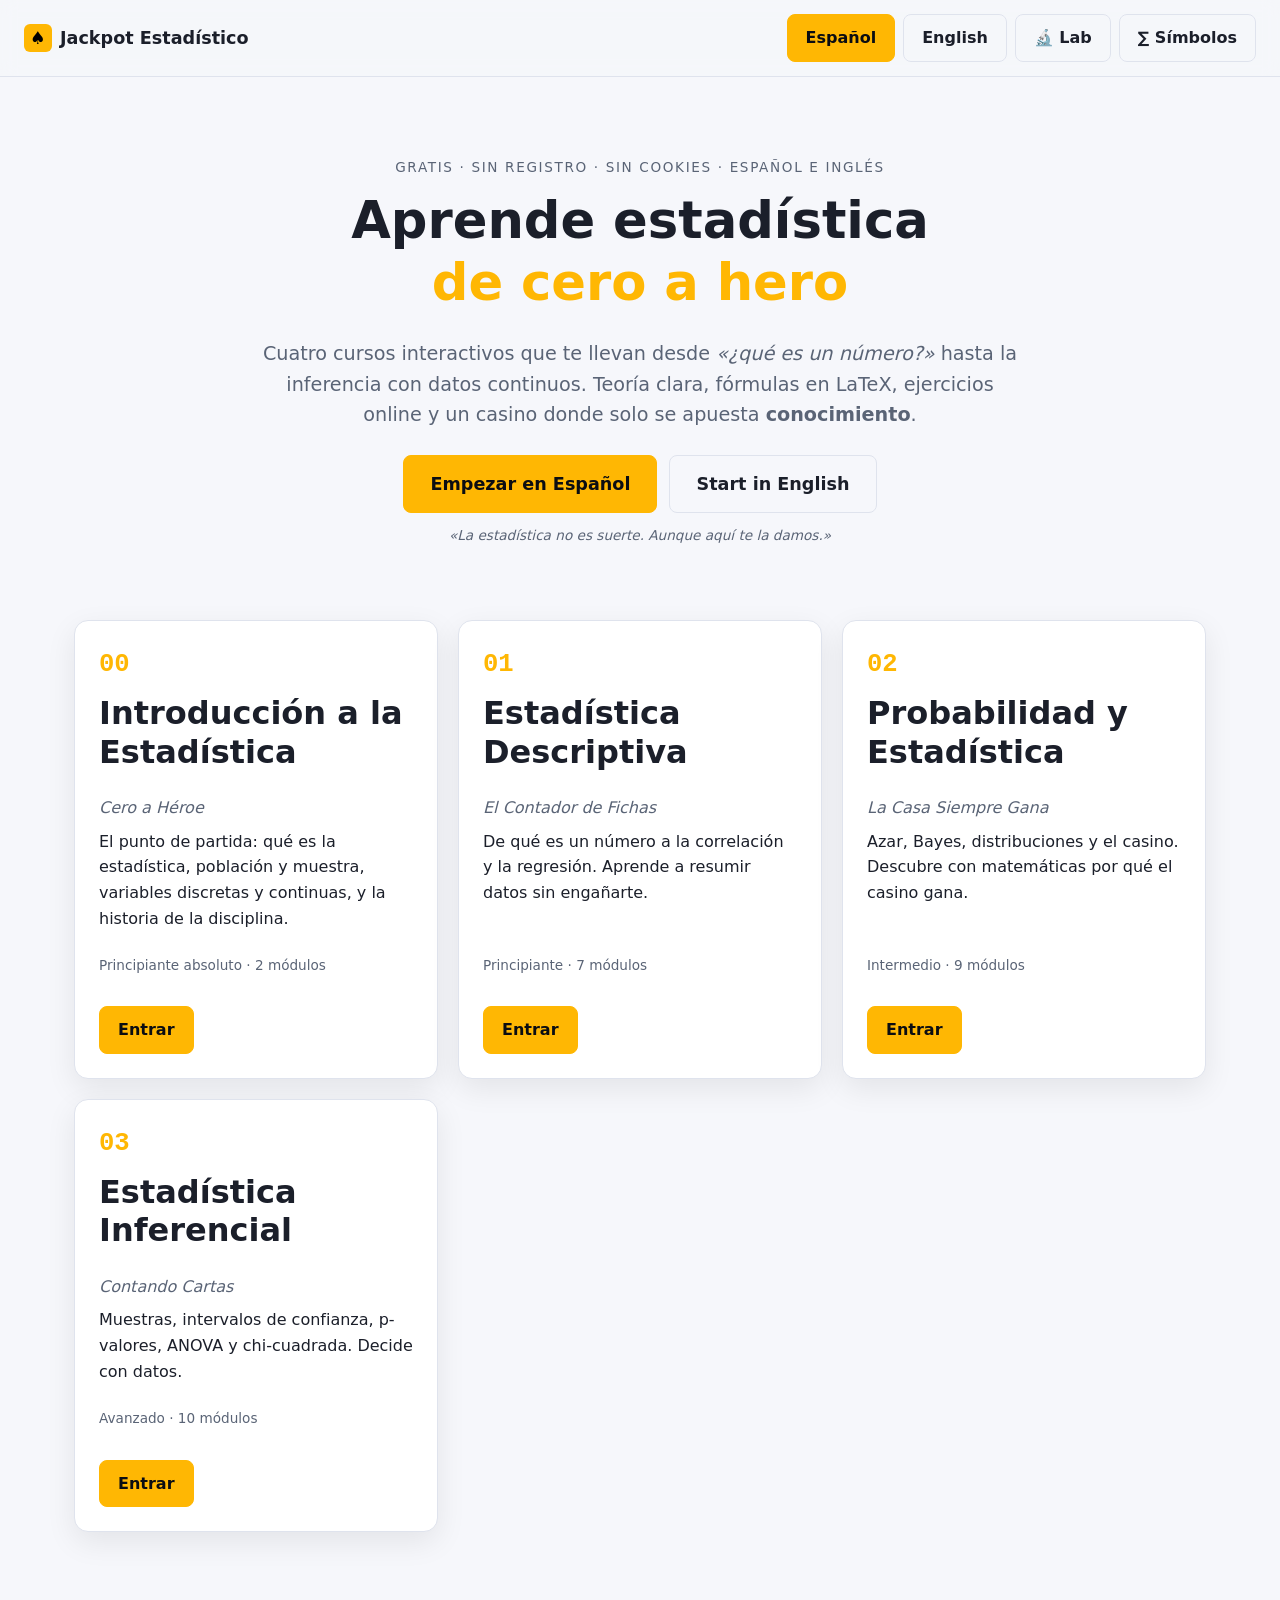
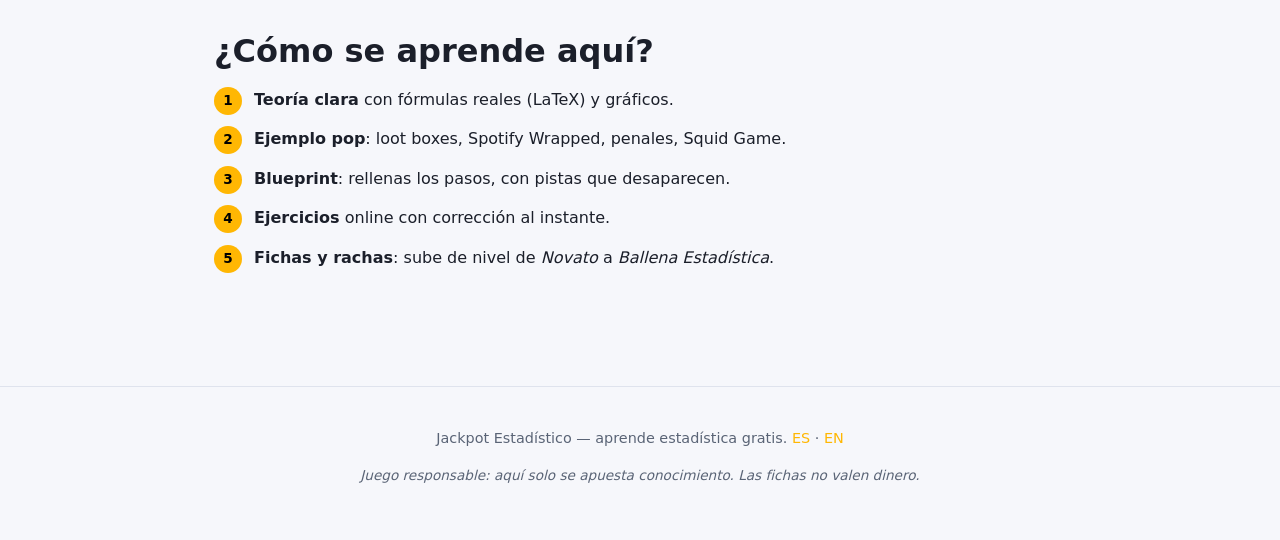
==== index.html @ 2348575d "feat: curso 0 Introduccion (intro total + historia), sonidos casino, mute toggle - Nuevo curso 'Intr" ====
<!doctype html>
<html lang="es">
<head>
<meta charset="utf-8">
<meta name="viewport" content="width=device-width, initial-scale=1">
<title>Jackpot Estadístico — Aprende estadística de cero a hero, gratis</title>
<meta name="description" content="Aprende estadística y probabilidad de cero a inferencial, gratis y en español e inglés. Cursos interactivos, ejercicios online y gamificación. La única web donde se apuesta conocimiento, no dinero.">
<link rel="alternate" hreflang="es" href="./es/">
<link rel="alternate" hreflang="en" href="./en/">
<link rel="alternate" hreflang="x-default" href="./es/">
<meta property="og:title" content="Jackpot Estadístico">
<meta property="og:description" content="Aprende estadística y probabilidad de cero a inferencial. Gratis, bilingüe, interactivo.">
<meta property="og:type" content="website">
<link rel="stylesheet" href="assets/css/main.css">
<script type="application/ld+json">
{"@context":"https://schema.org","@type":"WebSite","name":"Jackpot Estadístico","inLanguage":["es","en"],
"description":"Cursos interactivos de estadística descriptiva, probabilidad e inferencia, de cero a hero."}
</script>
</head>
<body class="landing">
<header class="site-nav">
  <a class="brand" href="./"><span class="brand-chip">♠</span> Jackpot Estadístico</a>
  <nav class="lang-switch">
    <a href="./es/" class="btn btn-primary">Español</a>
    <a href="./en/" class="btn btn-ghost">English</a>
    <a href="./es/lab/" class="btn btn-ghost">🔬 Lab</a>
    <a href="./es/glosario/" class="btn btn-ghost">∑ Símbolos</a>
  </nav>
</header>

<main>
  <section class="hero">
    <p class="kicker">Gratis · Sin registro · Sin cookies · Español e Inglés</p>
    <h1>Aprende estadística<br><span class="accent">de cero a hero</span></h1>
    <p class="lead">Cuatro cursos interactivos que te llevan desde <em>«¿qué es un número?»</em> hasta la
      inferencia con datos continuos. Teoría clara, fórmulas en LaTeX, ejercicios online y un casino
      donde solo se apuesta <strong>conocimiento</strong>.</p>
    <div class="hero-cta">
      <a class="btn btn-primary btn-lg" href="./es/">Empezar en Español</a>
      <a class="btn btn-ghost btn-lg" href="./en/">Start in English</a>
    </div>
    <p class="fineprint">«La estadística no es suerte. Aunque aquí te la damos.»</p>
  </section>

  <section class="cards" aria-label="Cursos">
    <article class="card">
      <span class="card-num">00</span>
      <h2>Introducción a la Estadística</h2>
      <p class="tag">Cero a Héroe</p>
      <p>El punto de partida: qué es la estadística, población y muestra, variables discretas y continuas, y la historia de la disciplina.</p>
      <p class="meta">Principiante absoluto · 2 módulos</p>
      <a class="btn btn-primary" href="./es/introduccion-estadistica/">Entrar</a>
    </article>
    <article class="card">
      <span class="card-num">01</span>
      <h2>Estadística Descriptiva</h2>
      <p class="tag">El Contador de Fichas</p>
      <p>De qué es un número a la correlación y la regresión. Aprende a resumir datos sin engañarte.</p>
      <p class="meta">Principiante · 7 módulos</p>
      <a class="btn btn-primary" href="./es/estadistica-descriptiva/">Entrar</a>
    </article>
    <article class="card">
      <span class="card-num">02</span>
      <h2>Probabilidad y Estadística</h2>
      <p class="tag">La Casa Siempre Gana</p>
      <p>Azar, Bayes, distribuciones y el casino. Descubre con matemáticas por qué el casino gana.</p>
      <p class="meta">Intermedio · 9 módulos</p>
      <a class="btn btn-primary" href="./es/probabilidad-y-estadistica/">Entrar</a>
    </article>
    <article class="card">
      <span class="card-num">03</span>
      <h2>Estadística Inferencial</h2>
      <p class="tag">Contando Cartas</p>
      <p>Muestras, intervalos de confianza, p-valores, ANOVA y chi-cuadrada. Decide con datos.</p>
      <p class="meta">Avanzado · 10 módulos</p>
      <a class="btn btn-primary" href="./es/estadistica-inferencial/">Entrar</a>
    </article>
  </section>

  <section class="how">
    <h2>¿Cómo se aprende aquí?</h2>
    <ol class="steps">
      <li><strong>Teoría clara</strong> con fórmulas reales (LaTeX) y gráficos.</li>
      <li><strong>Ejemplo pop</strong>: loot boxes, Spotify Wrapped, penales, Squid Game.</li>
      <li><strong>Blueprint</strong>: rellenas los pasos, con pistas que desaparecen.</li>
      <li><strong>Ejercicios</strong> online con corrección al instante.</li>
      <li><strong>Fichas y rachas</strong>: sube de nivel de <em>Novato</em> a <em>Ballena Estadística</em>.</li>
    </ol>
  </section>
</main>

<footer class="site-foot">
  <p>Jackpot Estadístico — aprende estadística gratis. <a href="./es/">ES</a> · <a href="./en/">EN</a></p>
  <p class="fineprint">Juego responsable: aquí solo se apuesta conocimiento. Las fichas no valen dinero.</p>
</footer>
</body>
</html>
---- assets/css/main.css ----
/* === Tokens === */
:root{
  --bg:#0b0d12; --bg-soft:#14171f; --panel:#1a1e29; --panel-2:#212737;
  --line:#2a3042; --text:#e6e9ef; --muted:#9aa3b2; --accent:#ffb703;
  --accent-2:#fb8500; --ok:#34d399; --warn:#fbbf24; --bad:#f87171;
  --casino-red:#ef4444; --casino-black:#111827;
  --radius:14px; --radius-sm:8px; --shadow:0 10px 30px rgba(0,0,0,.35);
  --font:"Inter","Segoe UI",system-ui,-apple-system,sans-serif;
  --mono:"JetBrains Mono","Consolas",monospace;
  --max:1180px; --gutter:24px;
}
:root[data-theme="light"]{
  --bg:#f6f7fb; --bg-soft:#ffffff; --panel:#ffffff; --panel-2:#f0f2f8;
  --line:#dfe3ed; --text:#1b1f2a; --muted:#5a6476; --shadow:0 10px 30px rgba(0,0,0,.08);
}
@media (prefers-color-scheme: light){ :root:not([data-theme="dark"]){ --bg:#f6f7fb;--bg-soft:#fff;--panel:#fff;--panel-2:#f0f2f8;--line:#dfe3ed;--text:#1b1f2a;--muted:#5a6476;--shadow:0 10px 30px rgba(0,0,0,.08);} }

*{box-sizing:border-box}
html,body{margin:0;padding:0}
body{font-family:var(--font);color:var(--text);background:var(--bg);line-height:1.6;min-height:100vh}
a{color:var(--accent);text-decoration:none}
a:hover{text-decoration:underline}
img{max-width:100%;height:auto}
.container{width:100%;max-width:var(--max);margin:0 auto;padding:0 var(--gutter)}
h1,h2,h3{line-height:1.2;margin:0 0 .5em}
h1{font-size:clamp(2rem,4vw,3.2rem)}
h2{font-size:clamp(1.4rem,2.6vw,2rem)}
h3{font-size:1.2rem}
p{margin:0 0 1em}
ul,ol{padding-left:1.4em;margin:0 0 1em}
code{font-family:var(--mono);background:var(--panel-2);padding:2px 6px;border-radius:4px;font-size:.9em}

/* === Nav === */
.site-nav{display:flex;align-items:center;justify-content:space-between;padding:14px var(--gutter);position:sticky;top:0;z-index:50;background:color-mix(in srgb,var(--bg) 80%,transparent);backdrop-filter:blur(8px);border-bottom:1px solid var(--line)}
.brand{color:var(--text);font-weight:800;font-size:1.1rem;display:flex;align-items:center;gap:8px}
.brand:hover{text-decoration:none}
.brand-chip{display:inline-grid;place-items:center;width:28px;height:28px;border-radius:6px;background:var(--accent);color:#000;font-weight:900}
.nav-links{display:flex;gap:14px;align-items:center}
.lang-switch{display:flex;gap:8px}

/* === Buttons === */
.btn{display:inline-block;padding:10px 18px;border-radius:var(--radius-sm);font-weight:700;border:1px solid var(--line);cursor:pointer;transition:.15s transform,.15s background}
.btn:hover{text-decoration:none;transform:translateY(-1px)}
.btn-primary{background:var(--accent);color:#0b0d12;border-color:var(--accent)}
.btn-primary:hover{background:var(--accent-2)}
.btn-ghost{background:transparent;color:var(--text)}
.btn-lg{padding:14px 26px;font-size:1.1rem}
.btn-sm{padding:6px 12px;font-size:.9rem}

/* === Hero / landing === */
.landing .hero{text-align:center;padding:80px var(--gutter) 60px;max-width:900px;margin:0 auto}
.kicker{color:var(--muted);font-size:.85rem;letter-spacing:.12em;text-transform:uppercase;margin-bottom:12px}
.accent{color:var(--accent)}
.lead{font-size:1.2rem;color:var(--muted);max-width:760px;margin:0 auto 24px}
.hero-cta{display:flex;gap:12px;justify-content:center;flex-wrap:wrap;margin-bottom:12px}
.fineprint{color:var(--muted);font-size:.85rem;font-style:italic;margin-top:12px}
.cards{display:grid;grid-template-columns:repeat(auto-fit,minmax(280px,1fr));gap:20px;max-width:var(--max);margin:0 auto;padding:0 var(--gutter) 60px}
.card{background:var(--panel);border:1px solid var(--line);border-radius:var(--radius);padding:24px;box-shadow:var(--shadow);display:flex;flex-direction:column;gap:8px}
.card-num{font-family:var(--mono);color:var(--accent);font-weight:900;font-size:1.6rem}
.card .tag{color:var(--muted);font-style:italic;margin:0}
.card .meta{color:var(--muted);font-size:.85rem;margin-top:auto}
.card .btn{align-self:flex-start;margin-top:8px}
.how{max-width:900px;margin:0 auto;padding:40px var(--gutter) 60px}
.steps{counter-reset:s;list-style:none;padding:0}
.steps li{counter-increment:s;padding-left:40px;position:relative;margin-bottom:14px}
.steps li::before{content:counter(s);position:absolute;left:0;top:0;width:28px;height:28px;border-radius:50%;background:var(--accent);color:#000;font-weight:900;display:grid;place-items:center;font-size:.85rem}

/* === Progress chip === */
.progress-chip{display:flex;gap:10px;align-items:center;font-size:.9rem;color:var(--muted)}
.progress-bar{width:100%;height:8px;background:var(--panel-2);border-radius:999px;overflow:hidden;margin:8px 0}
.progress-fill{height:100%;background:linear-gradient(90deg,var(--accent),var(--accent-2));border-radius:999px;transition:width .4s ease}
.level-up{animation:levelup .6s ease-out}
@keyframes levelup{0%{transform:scale(.8);opacity:0}60%{transform:scale(1.05)}100%{transform:scale(1);opacity:1}}
.chip{background:var(--panel);border:1px solid var(--line);padding:4px 10px;border-radius:999px;display:flex;align-items:center;gap:6px}
.chip b{color:var(--accent)}

/* === Footer === */
.site-foot{text-align:center;padding:40px var(--gutter);color:var(--muted);font-size:.9rem;border-top:1px solid var(--line);margin-top:40px}

/* === Utilities === */
.hidden{display:none !important}
.sr-only{position:absolute;width:1px;height:1px;padding:0;margin:-1px;overflow:hidden;clip:rect(0,0,0,0);border:0}
@media (prefers-reduced-motion: reduce){*{animation:none !important;transition:none !important}}
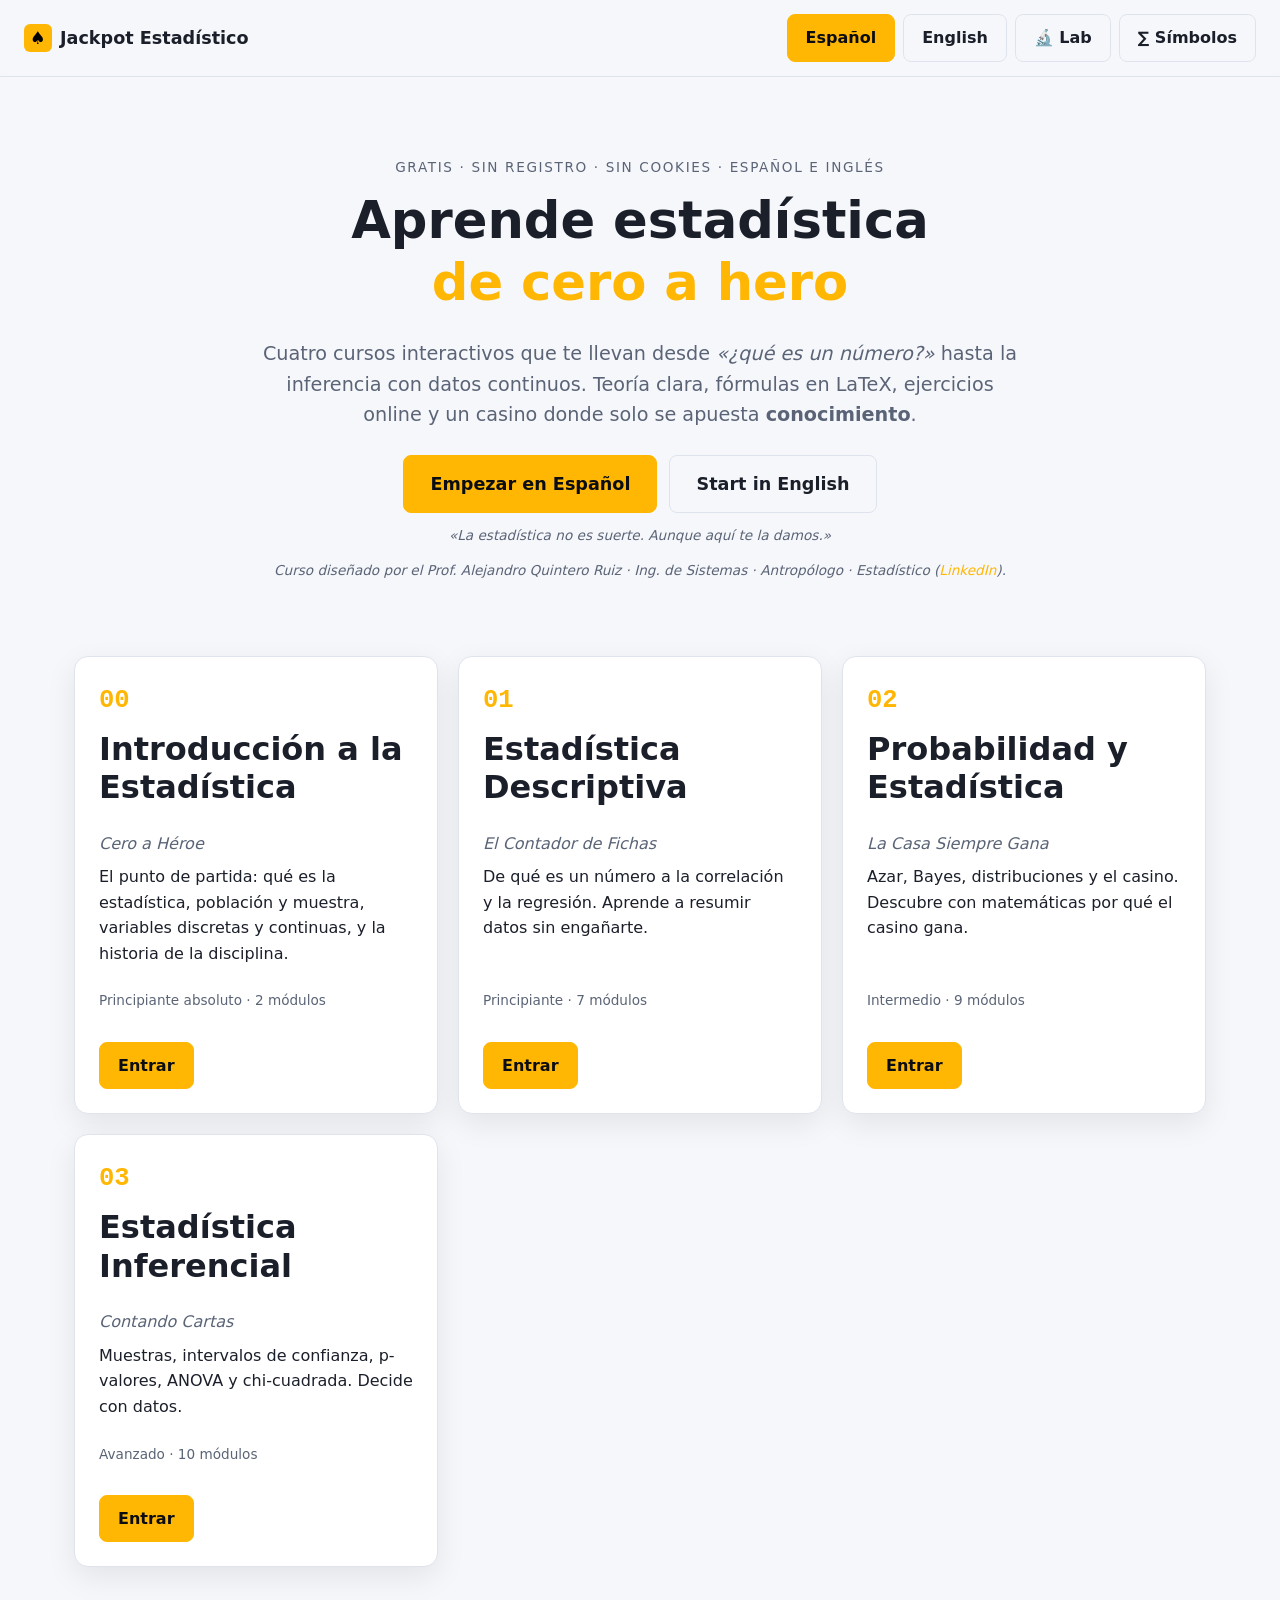
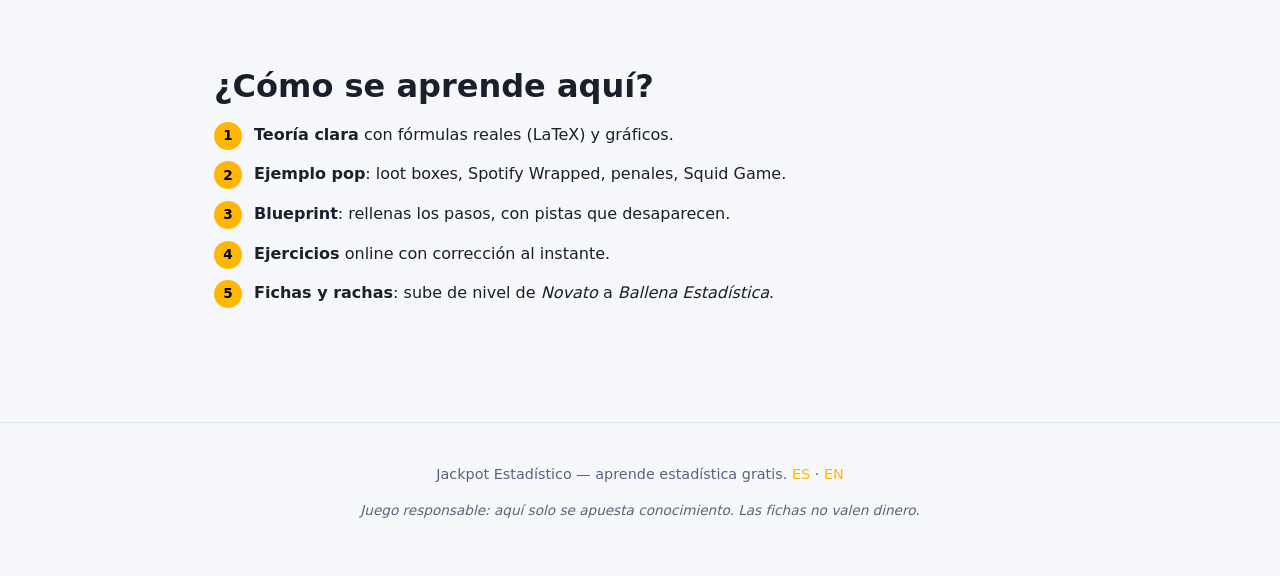
==== commit 6d8b2c55: "feat: atribucion discreta al Prof. Alejandro Quintero Ruiz (autor del curso)" ====
--- a/index.html
+++ b/index.html
@@ -40,6 +40,8 @@
       <a class="btn btn-ghost btn-lg" href="./en/">Start in English</a>
     </div>
     <p class="fineprint">«La estadística no es suerte. Aunque aquí te la damos.»</p>
+  <p class="fineprint">Curso diseñado por el Prof. Alejandro Quintero Ruiz · Ing. de Sistemas · Antropólogo · Estadístico
+    (<a href="https://www.linkedin.com/in/alejandroquinteroruiz/" target="_blank" rel="noopener">LinkedIn</a>).</p>
   </section>
 
   <section class="cards" aria-label="Cursos">
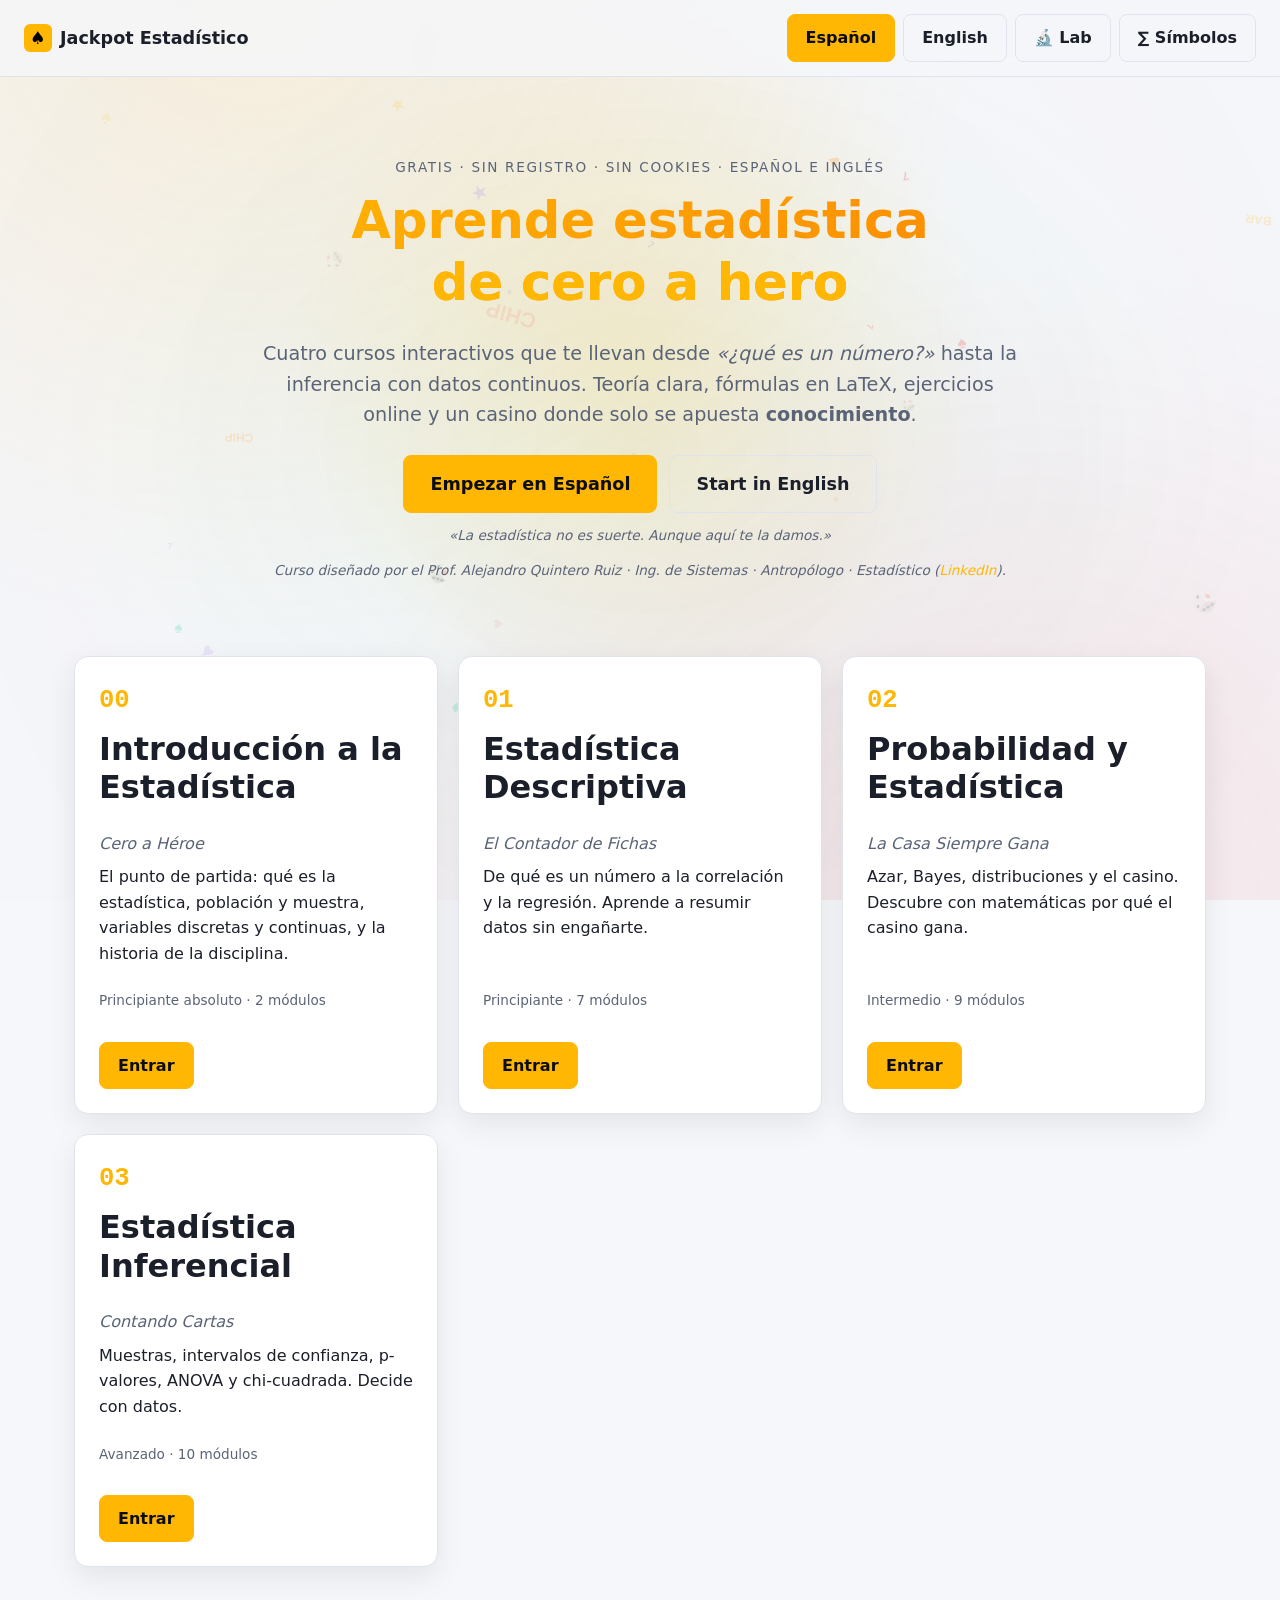
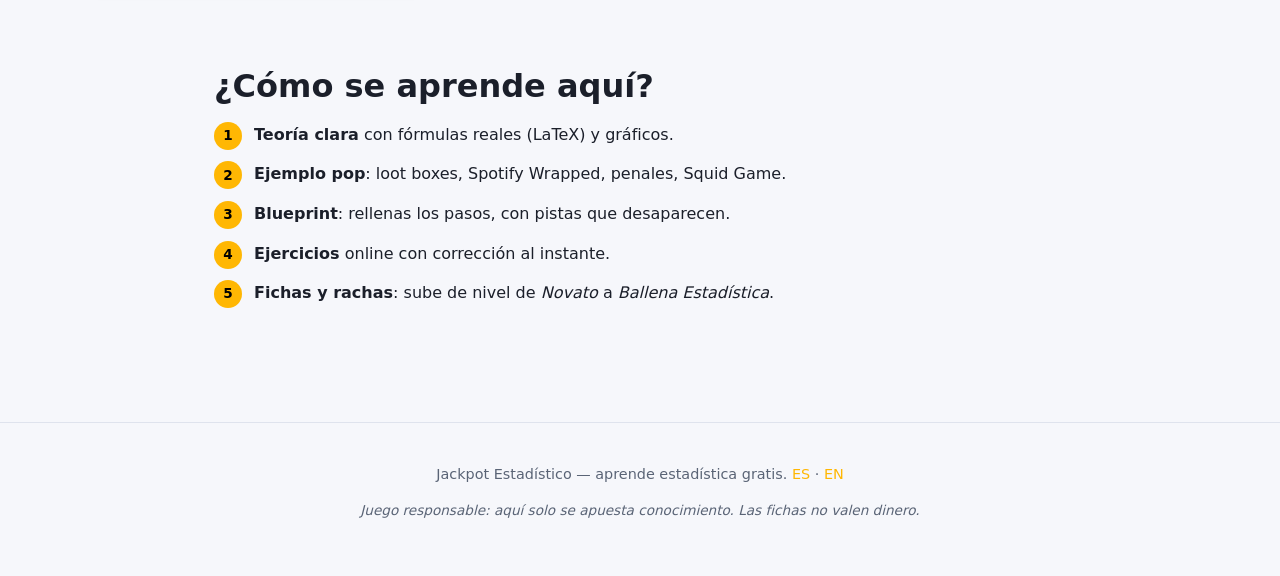
==== commit 13d0ec7d: "feat: efectos casino (fondo animado, glow neon, hero shimmer, particulas)" ====
--- a/index.html
+++ b/index.html
@@ -95,5 +95,6 @@
   <p>Jackpot Estadístico — aprende estadística gratis. <a href="./es/">ES</a> · <a href="./en/">EN</a></p>
   <p class="fineprint">Juego responsable: aquí solo se apuesta conocimiento. Las fichas no valen dinero.</p>
 </footer>
+<script src="assets/js/casino-bg.js"></script>
 </body>
 </html>
--- a/assets/css/main.css
+++ b/assets/css/main.css
@@ -17,7 +17,14 @@
 
 *{box-sizing:border-box}
 html,body{margin:0;padding:0}
-body{font-family:var(--font);color:var(--text);background:var(--bg);line-height:1.6;min-height:100vh}
+body{font-family:var(--font);color:var(--text);background:var(--bg);line-height:1.6;min-height:100vh;position:relative}
+body::before{content:"";position:fixed;inset:0;z-index:-2;background:radial-gradient(ellipse at 20% 0%,rgba(255,183,3,.12),transparent 50%),radial-gradient(ellipse at 80% 100%,rgba(239,68,68,.10),transparent 50%),radial-gradient(ellipse at 50% 50%,rgba(52,211,153,.06),transparent 70%);pointer-events:none}
+.neon{color:var(--accent);text-shadow:0 0 8px rgba(255,183,3,.6),0 0 16px rgba(255,183,3,.3)}
+.glow{box-shadow:0 0 20px rgba(255,183,3,.25),0 10px 30px rgba(0,0,0,.35)}
+.card{background:linear-gradient(145deg,var(--panel),var(--panel-2));border:1px solid var(--line);border-radius:var(--radius);padding:24px;box-shadow:var(--shadow);display:flex;flex-direction:column;gap:8px;transition:transform .2s,box-shadow .2s, border-color .2s}
+.card:hover{transform:translateY(-4px);box-shadow:0 0 24px rgba(255,183,3,.2),0 14px 36px rgba(0,0,0,.4);border-color:var(--accent)}
+.block{background:linear-gradient(145deg,var(--panel),var(--panel-2));border:1px solid var(--line);border-radius:var(--radius);padding:22px;margin-bottom:18px;box-shadow:var(--shadow);transition:border-color .2s}
+.block:hover{border-color:rgba(255,183,3,.4)}
 a{color:var(--accent);text-decoration:none}
 a:hover{text-decoration:underline}
 img{max-width:100%;height:auto}
@@ -48,7 +55,11 @@
 .btn-sm{padding:6px 12px;font-size:.9rem}
 
 /* === Hero / landing === */
-.landing .hero{text-align:center;padding:80px var(--gutter) 60px;max-width:900px;margin:0 auto}
+.landing .hero{text-align:center;padding:80px var(--gutter) 60px;max-width:900px;margin:0 auto;position:relative}
+.landing .hero::before{content:"";position:absolute;inset:-40px;background:radial-gradient(circle at 50% 50%,rgba(255,183,3,.15),transparent 60%);z-index:-1;animation:pulse 4s ease-in-out infinite}
+@keyframes pulse{0%,100%{opacity:.6;transform:scale(1)}50%{opacity:1;transform:scale(1.05)}}
+.landing .hero h1{background:linear-gradient(135deg,#ffb703,#fb8500,#ffb703);background-size:200% 200%;-webkit-background-clip:text;background-clip:text;color:transparent;animation:shimmer 3s linear infinite}
+@keyframes shimmer{0%{background-position:0% 50%}100%{background-position:200% 50%}}
 .kicker{color:var(--muted);font-size:.85rem;letter-spacing:.12em;text-transform:uppercase;margin-bottom:12px}
 .accent{color:var(--accent)}
 .lead{font-size:1.2rem;color:var(--muted);max-width:760px;margin:0 auto 24px}
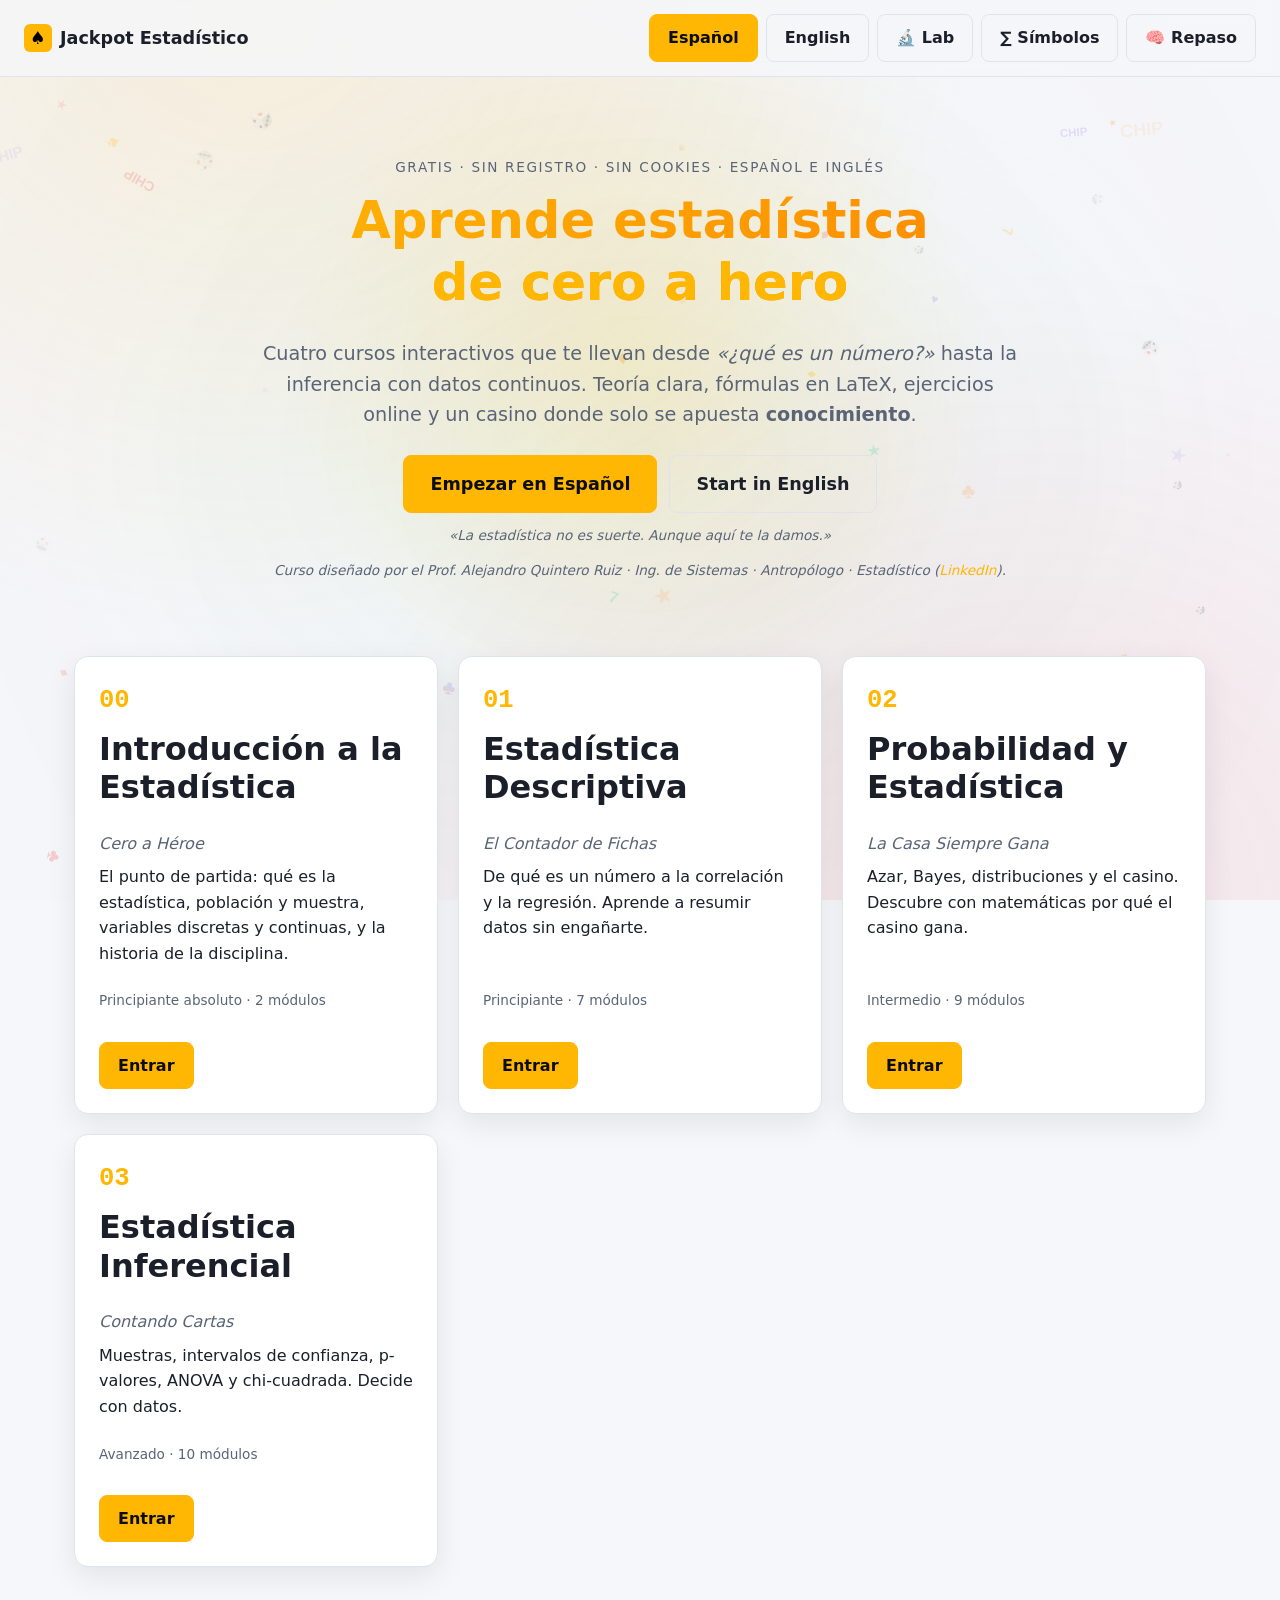
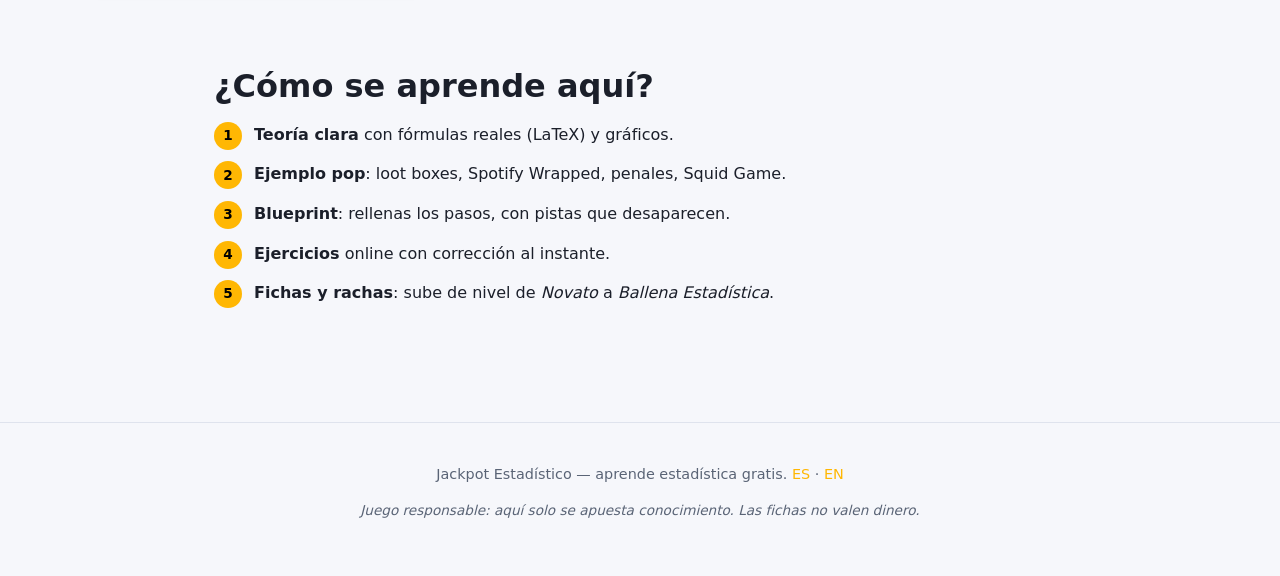
==== commit ecd9dc9e: "fix: hover de simbolos solo en contexto matematico, no en palabras (d en datos ya no dispara tooltip" ====
--- a/index.html
+++ b/index.html
@@ -25,6 +25,7 @@
     <a href="./en/" class="btn btn-ghost">English</a>
     <a href="./es/lab/" class="btn btn-ghost">🔬 Lab</a>
     <a href="./es/glosario/" class="btn btn-ghost">∑ Símbolos</a>
+    <a href="./es/repaso/" class="btn btn-ghost">🧠 Repaso</a>
   </nav>
 </header>
 
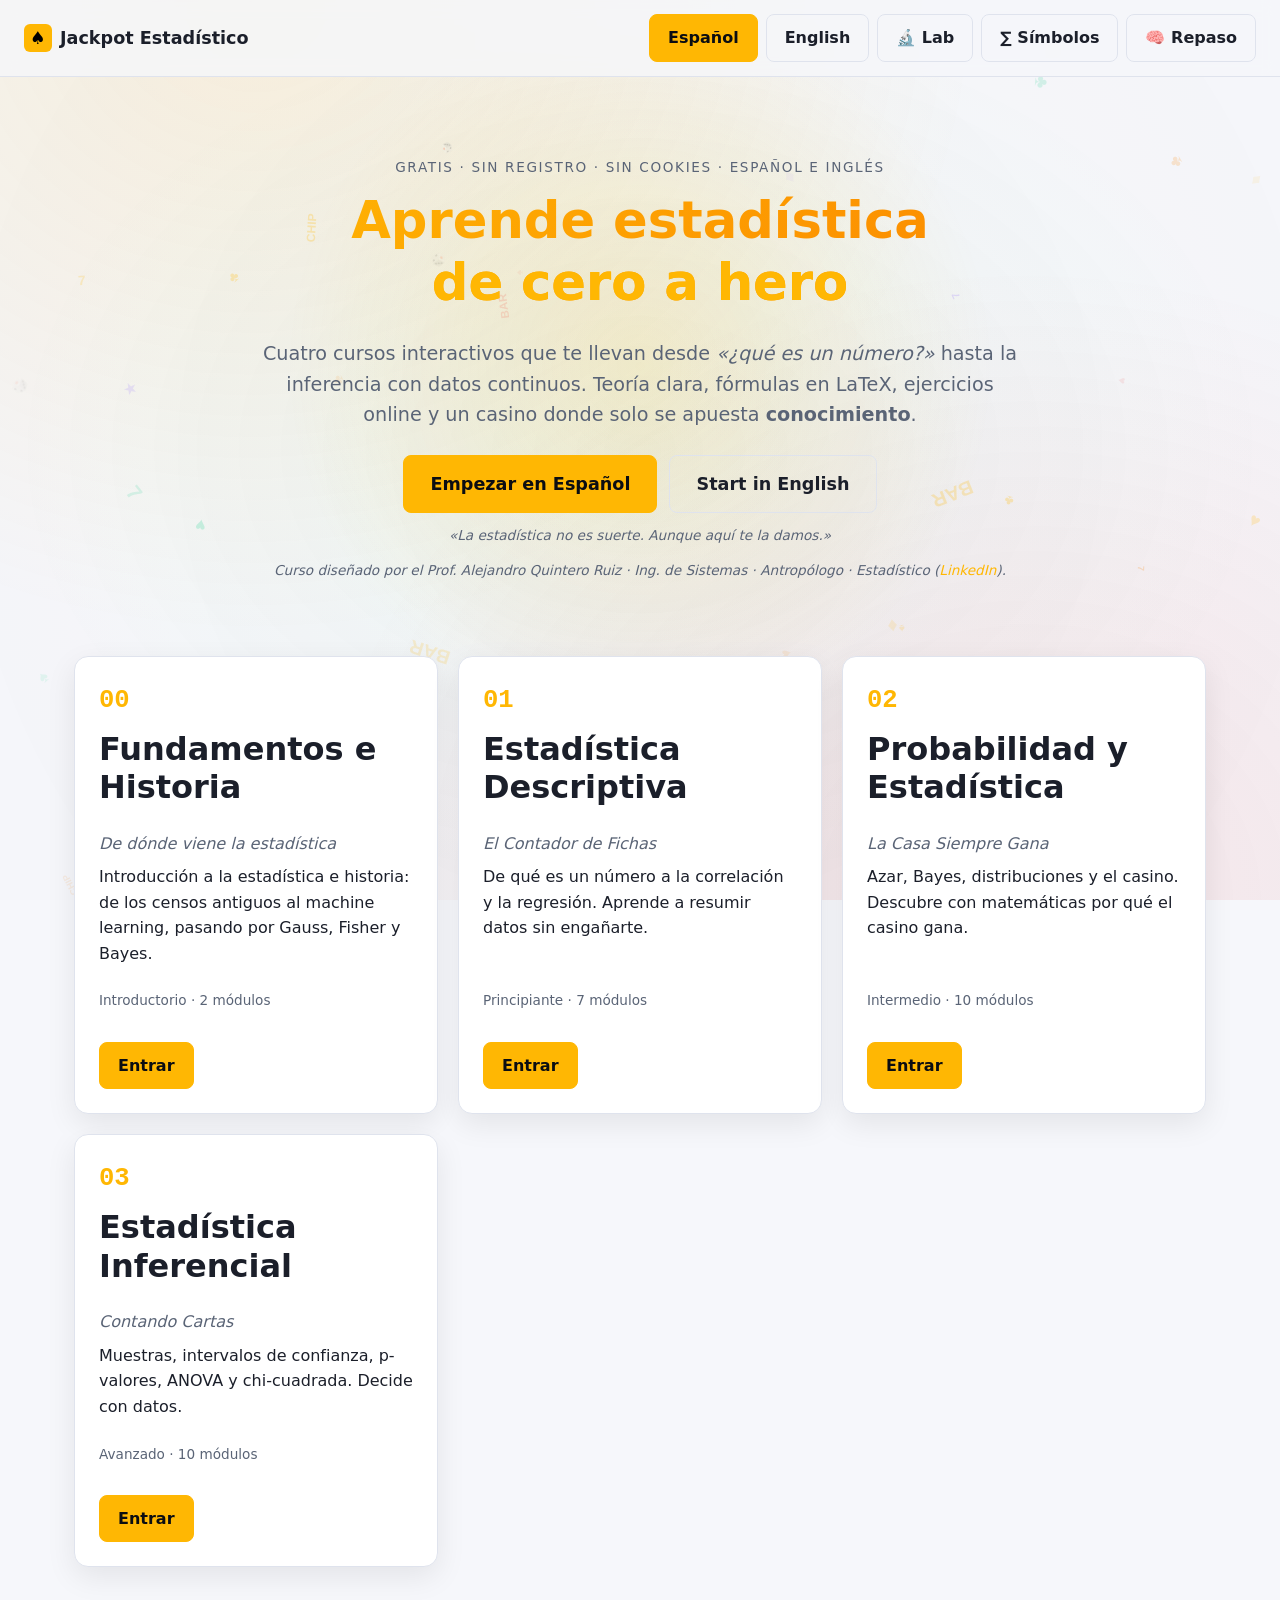
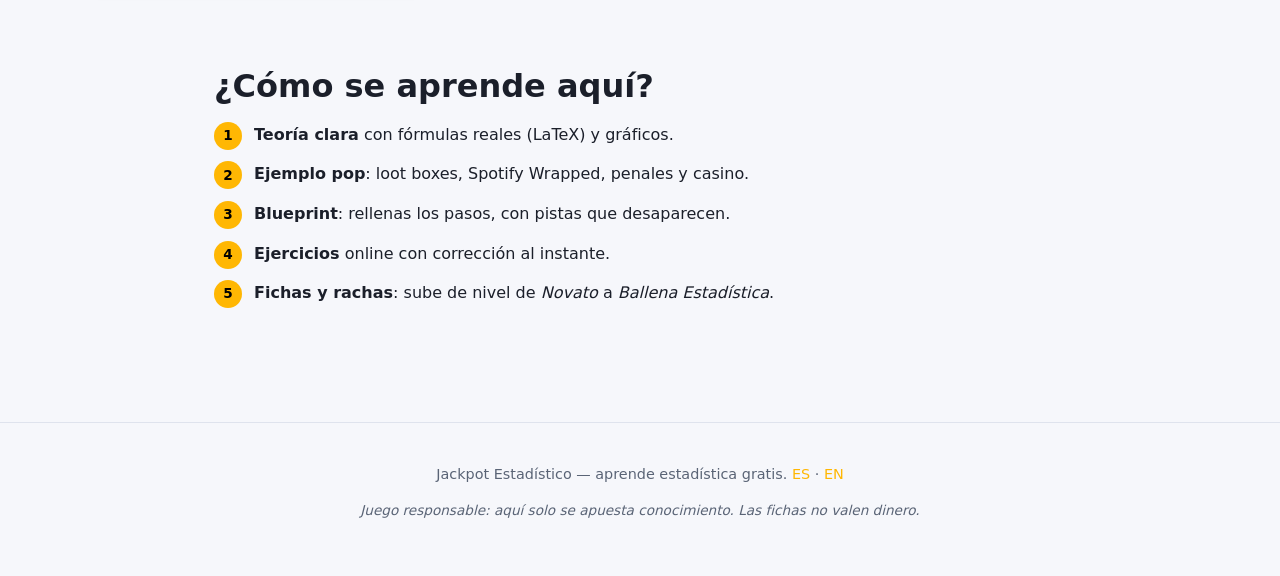
==== commit 76bd11ec: "fix: evaluacion y navegacion (marcador vivo, reintento, SRS, badge, portada) - quiz.js: marcador se " ====
--- a/index.html
+++ b/index.html
@@ -48,11 +48,11 @@
   <section class="cards" aria-label="Cursos">
     <article class="card">
       <span class="card-num">00</span>
-      <h2>Introducción a la Estadística</h2>
-      <p class="tag">Cero a Héroe</p>
-      <p>El punto de partida: qué es la estadística, población y muestra, variables discretas y continuas, y la historia de la disciplina.</p>
-      <p class="meta">Principiante absoluto · 2 módulos</p>
-      <a class="btn btn-primary" href="./es/introduccion-estadistica/">Entrar</a>
+      <h2>Fundamentos e Historia</h2>
+      <p class="tag">De dónde viene la estadística</p>
+      <p>Introducción a la estadística e historia: de los censos antiguos al machine learning, pasando por Gauss, Fisher y Bayes.</p>
+      <p class="meta">Introductorio · 2 módulos</p>
+      <a class="btn btn-primary" href="./es/fundamentos-e-historia/">Entrar</a>
     </article>
     <article class="card">
       <span class="card-num">01</span>
@@ -67,7 +67,7 @@
       <h2>Probabilidad y Estadística</h2>
       <p class="tag">La Casa Siempre Gana</p>
       <p>Azar, Bayes, distribuciones y el casino. Descubre con matemáticas por qué el casino gana.</p>
-      <p class="meta">Intermedio · 9 módulos</p>
+      <p class="meta">Intermedio · 10 módulos</p>
       <a class="btn btn-primary" href="./es/probabilidad-y-estadistica/">Entrar</a>
     </article>
     <article class="card">
@@ -84,7 +84,7 @@
     <h2>¿Cómo se aprende aquí?</h2>
     <ol class="steps">
       <li><strong>Teoría clara</strong> con fórmulas reales (LaTeX) y gráficos.</li>
-      <li><strong>Ejemplo pop</strong>: loot boxes, Spotify Wrapped, penales, Squid Game.</li>
+      <li><strong>Ejemplo pop</strong>: loot boxes, Spotify Wrapped, penales y casino.</li>
       <li><strong>Blueprint</strong>: rellenas los pasos, con pistas que desaparecen.</li>
       <li><strong>Ejercicios</strong> online con corrección al instante.</li>
       <li><strong>Fichas y rachas</strong>: sube de nivel de <em>Novato</em> a <em>Ballena Estadística</em>.</li>
--- a/assets/css/main.css
+++ b/assets/css/main.css
@@ -14,6 +14,8 @@
   --line:#dfe3ed; --text:#1b1f2a; --muted:#5a6476; --shadow:0 10px 30px rgba(0,0,0,.08);
 }
 @media (prefers-color-scheme: light){ :root:not([data-theme="dark"]){ --bg:#f6f7fb;--bg-soft:#fff;--panel:#fff;--panel-2:#f0f2f8;--line:#dfe3ed;--text:#1b1f2a;--muted:#5a6476;--shadow:0 10px 30px rgba(0,0,0,.08);} }
+/* foco visible consistente sobre tema oscuro (el default del navegador casi no se ve) */
+:focus-visible{ outline:2px solid var(--accent); outline-offset:2px; border-radius:4px; }
 
 *{box-sizing:border-box}
 html,body{margin:0;padding:0}
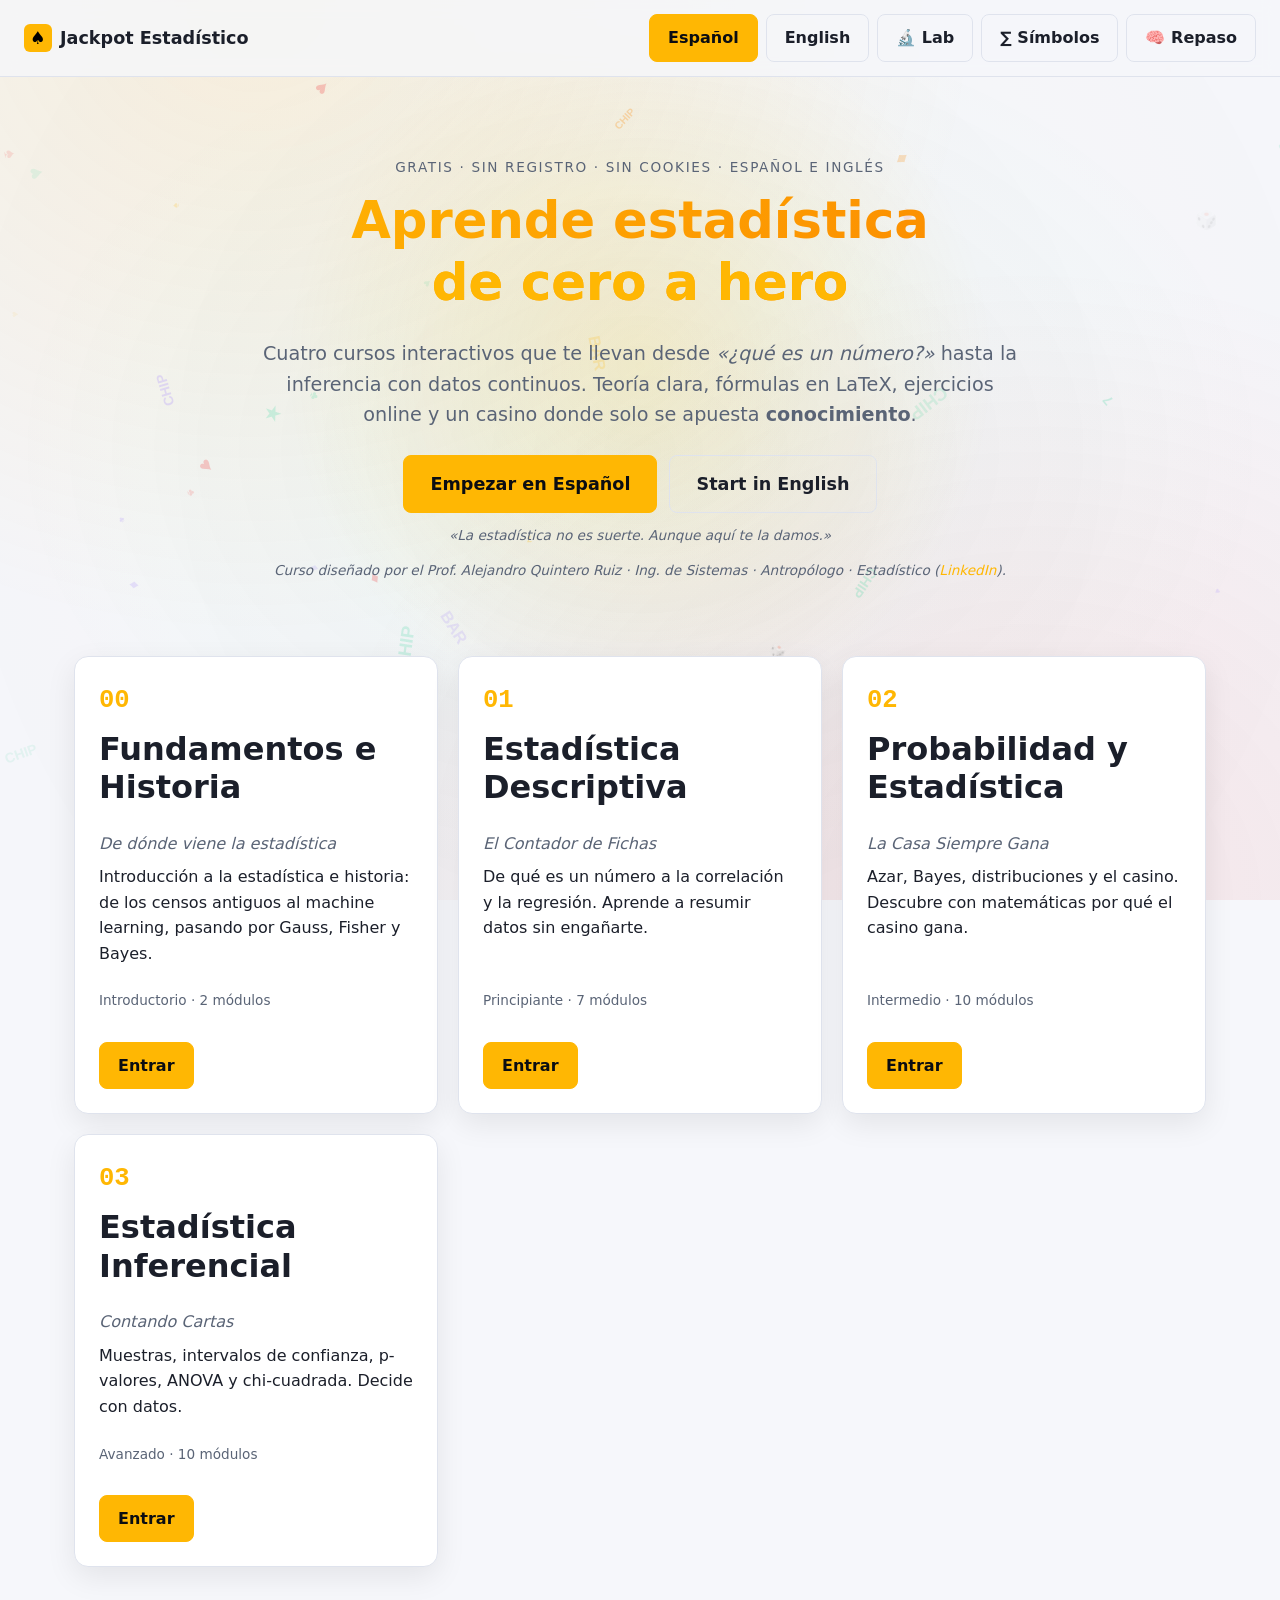
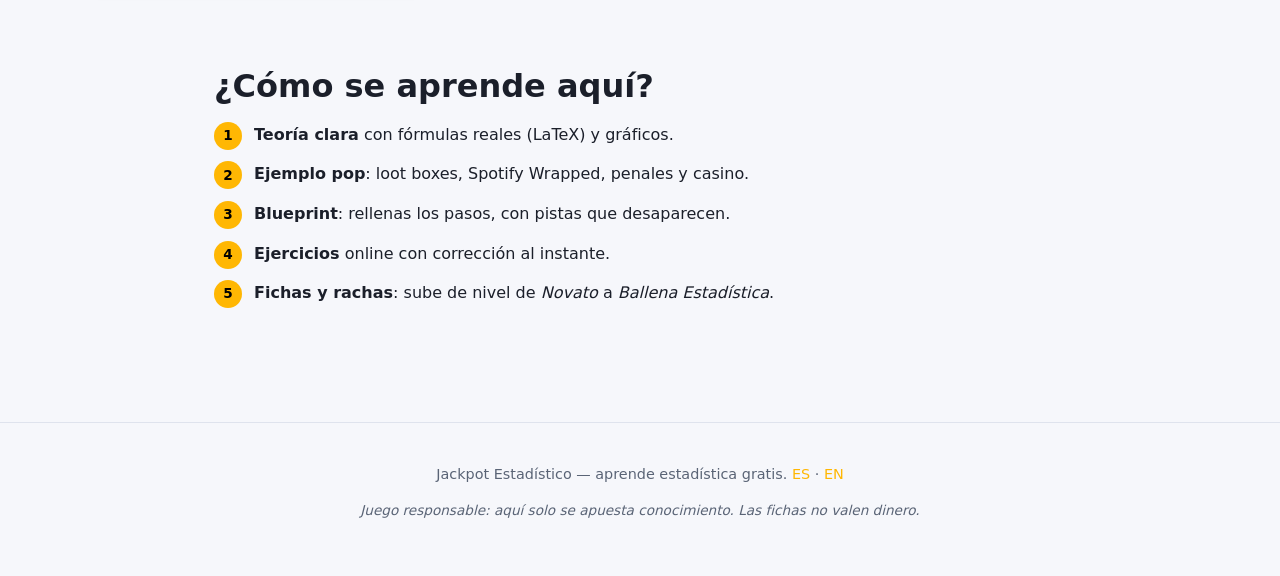
==== commit f3aacda1: "fix(seo): canonical y og:url absolutos en la home raiz (el hallazgo 19 solo cubria paginas generadas" ====
--- a/index.html
+++ b/index.html
@@ -5,9 +5,11 @@
 <meta name="viewport" content="width=device-width, initial-scale=1">
 <title>Jackpot Estadístico — Aprende estadística de cero a hero, gratis</title>
 <meta name="description" content="Aprende estadística y probabilidad de cero a inferencial, gratis y en español e inglés. Cursos interactivos, ejercicios online y gamificación. La única web donde se apuesta conocimiento, no dinero.">
-<link rel="alternate" hreflang="es" href="./es/">
-<link rel="alternate" hreflang="en" href="./en/">
-<link rel="alternate" hreflang="x-default" href="./es/">
+<link rel="canonical" href="https://cha0smagick.github.io/aprende-estadistica-online-gratis-web/">
+<link rel="alternate" hreflang="es" href="https://cha0smagick.github.io/aprende-estadistica-online-gratis-web/es/">
+<link rel="alternate" hreflang="en" href="https://cha0smagick.github.io/aprende-estadistica-online-gratis-web/en/">
+<link rel="alternate" hreflang="x-default" href="https://cha0smagick.github.io/aprende-estadistica-online-gratis-web/es/">
+<meta property="og:url" content="https://cha0smagick.github.io/aprende-estadistica-online-gratis-web/">
 <meta property="og:title" content="Jackpot Estadístico">
 <meta property="og:description" content="Aprende estadística y probabilidad de cero a inferencial. Gratis, bilingüe, interactivo.">
 <meta property="og:type" content="website">
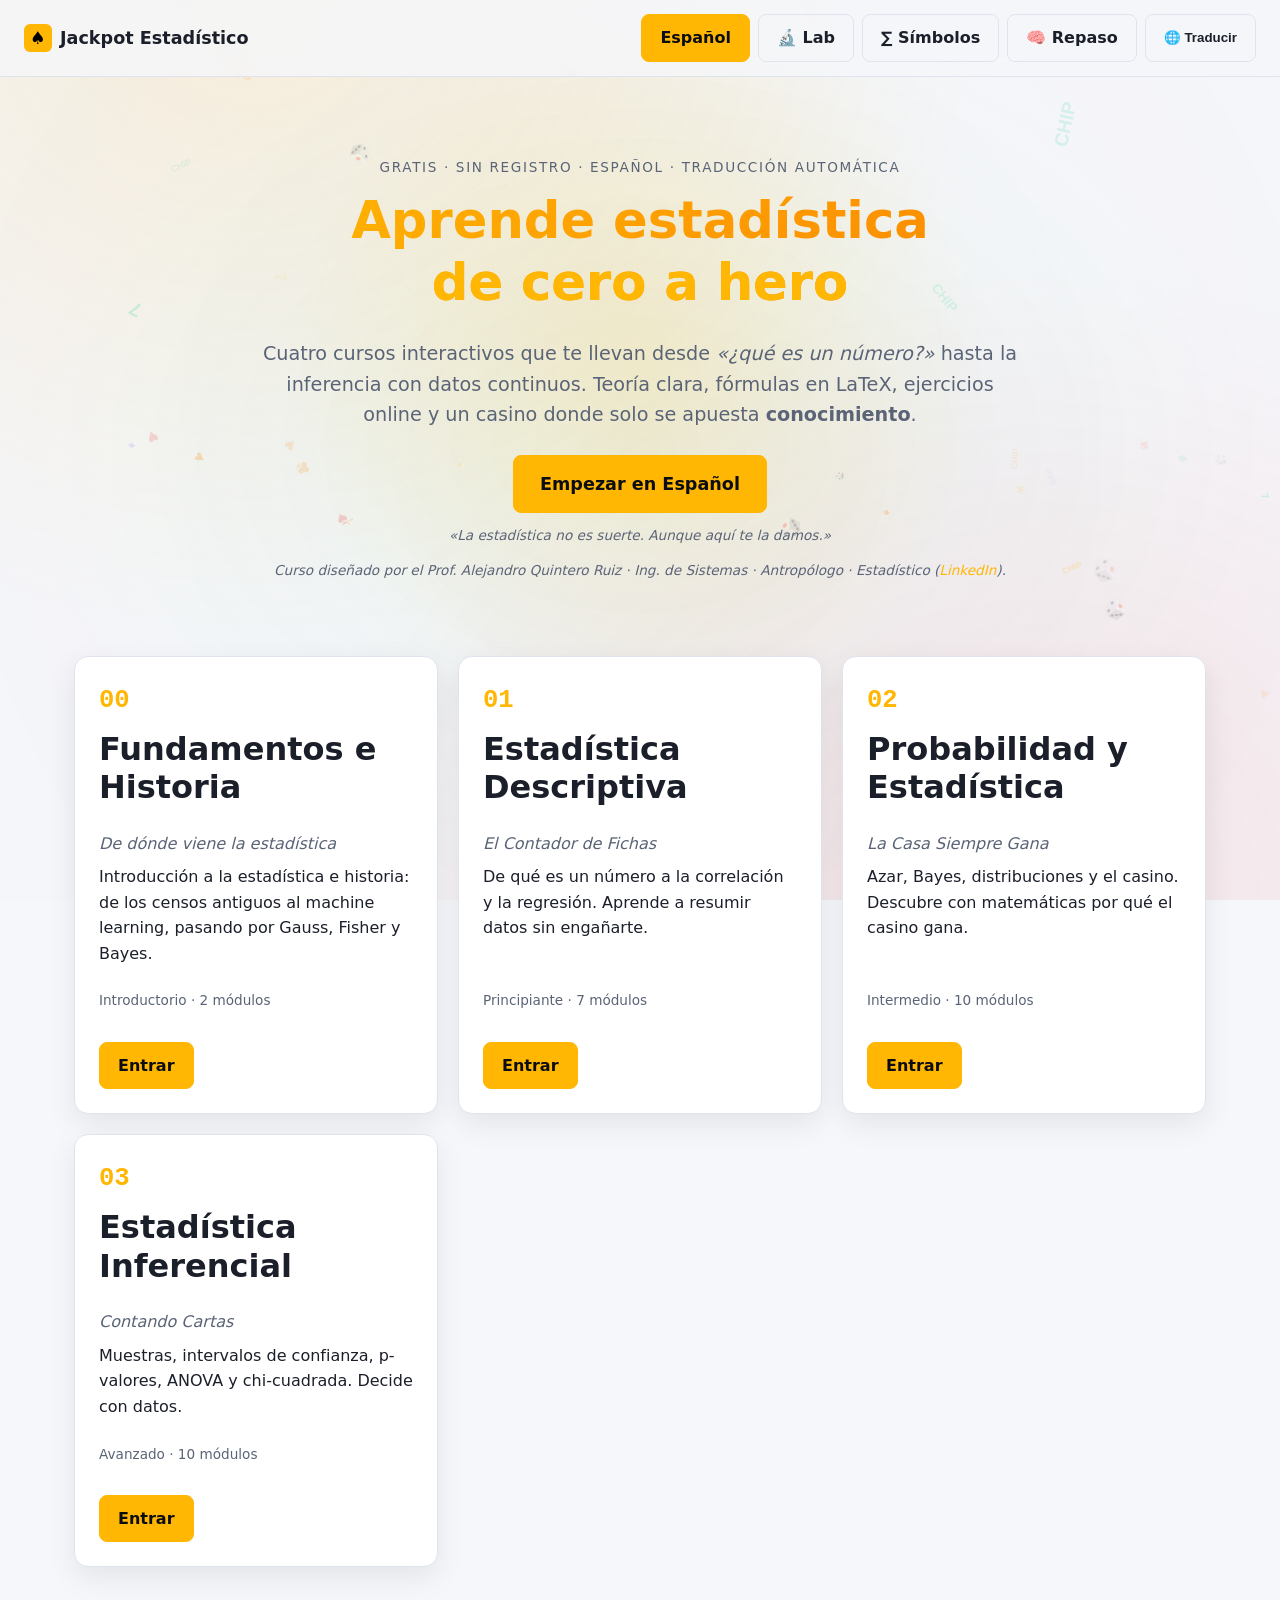
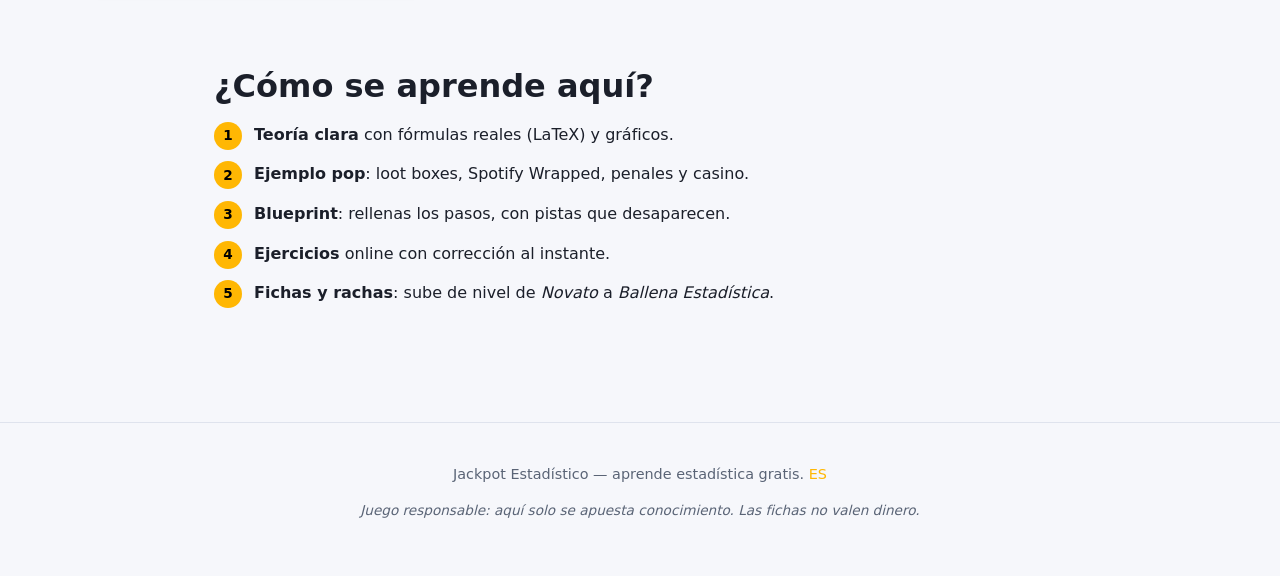
==== commit 1223618f: "feat!: sitio solo en espanol + traductor de Google bajo demanda (retira el arbol /en y la paridad ES" ====
--- a/index.html
+++ b/index.html
@@ -4,18 +4,15 @@
 <meta charset="utf-8">
 <meta name="viewport" content="width=device-width, initial-scale=1">
 <title>Jackpot Estadístico — Aprende estadística de cero a hero, gratis</title>
-<meta name="description" content="Aprende estadística y probabilidad de cero a inferencial, gratis y en español e inglés. Cursos interactivos, ejercicios online y gamificación. La única web donde se apuesta conocimiento, no dinero.">
+<meta name="description" content="Aprende estadística y probabilidad de cero a inferencial, gratis y en español, con traducción automática. Cursos interactivos, ejercicios online y gamificación. La única web donde se apuesta conocimiento, no dinero.">
 <link rel="canonical" href="https://cha0smagick.github.io/aprende-estadistica-online-gratis-web/">
-<link rel="alternate" hreflang="es" href="https://cha0smagick.github.io/aprende-estadistica-online-gratis-web/es/">
-<link rel="alternate" hreflang="en" href="https://cha0smagick.github.io/aprende-estadistica-online-gratis-web/en/">
-<link rel="alternate" hreflang="x-default" href="https://cha0smagick.github.io/aprende-estadistica-online-gratis-web/es/">
 <meta property="og:url" content="https://cha0smagick.github.io/aprende-estadistica-online-gratis-web/">
 <meta property="og:title" content="Jackpot Estadístico">
-<meta property="og:description" content="Aprende estadística y probabilidad de cero a inferencial. Gratis, bilingüe, interactivo.">
+<meta property="og:description" content="Aprende estadística y probabilidad de cero a inferencial. Gratis, en español y con traducción automática.">
 <meta property="og:type" content="website">
 <link rel="stylesheet" href="assets/css/main.css">
 <script type="application/ld+json">
-{"@context":"https://schema.org","@type":"WebSite","name":"Jackpot Estadístico","inLanguage":["es","en"],
+{"@context":"https://schema.org","@type":"WebSite","name":"Jackpot Estadístico","inLanguage":["es"],
 "description":"Cursos interactivos de estadística descriptiva, probabilidad e inferencia, de cero a hero."}
 </script>
 </head>
@@ -24,23 +21,23 @@
   <a class="brand" href="./"><span class="brand-chip">♠</span> Jackpot Estadístico</a>
   <nav class="lang-switch">
     <a href="./es/" class="btn btn-primary">Español</a>
-    <a href="./en/" class="btn btn-ghost">English</a>
     <a href="./es/lab/" class="btn btn-ghost">🔬 Lab</a>
     <a href="./es/glosario/" class="btn btn-ghost">∑ Símbolos</a>
     <a href="./es/repaso/" class="btn btn-ghost">🧠 Repaso</a>
+    <button id="translate-toggle" class="btn btn-ghost" type="button" aria-expanded="false" aria-controls="google_translate_element">🌐 Traducir</button>
+    <div id="google_translate_element" style="display:none"></div>
   </nav>
 </header>
 
 <main>
   <section class="hero">
-    <p class="kicker">Gratis · Sin registro · Sin cookies · Español e Inglés</p>
+    <p class="kicker">Gratis · Sin registro · Español · Traducción automática</p>
     <h1>Aprende estadística<br><span class="accent">de cero a hero</span></h1>
     <p class="lead">Cuatro cursos interactivos que te llevan desde <em>«¿qué es un número?»</em> hasta la
       inferencia con datos continuos. Teoría clara, fórmulas en LaTeX, ejercicios online y un casino
       donde solo se apuesta <strong>conocimiento</strong>.</p>
     <div class="hero-cta">
       <a class="btn btn-primary btn-lg" href="./es/">Empezar en Español</a>
-      <a class="btn btn-ghost btn-lg" href="./en/">Start in English</a>
     </div>
     <p class="fineprint">«La estadística no es suerte. Aunque aquí te la damos.»</p>
   <p class="fineprint">Curso diseñado por el Prof. Alejandro Quintero Ruiz · Ing. de Sistemas · Antropólogo · Estadístico
@@ -95,9 +92,10 @@
 </main>
 
 <footer class="site-foot">
-  <p>Jackpot Estadístico — aprende estadística gratis. <a href="./es/">ES</a> · <a href="./en/">EN</a></p>
+  <p>Jackpot Estadístico — aprende estadística gratis. <a href="./es/">ES</a></p>
   <p class="fineprint">Juego responsable: aquí solo se apuesta conocimiento. Las fichas no valen dinero.</p>
 </footer>
 <script src="assets/js/casino-bg.js"></script>
+<script src="assets/js/translate.js"></script>
 </body>
 </html>
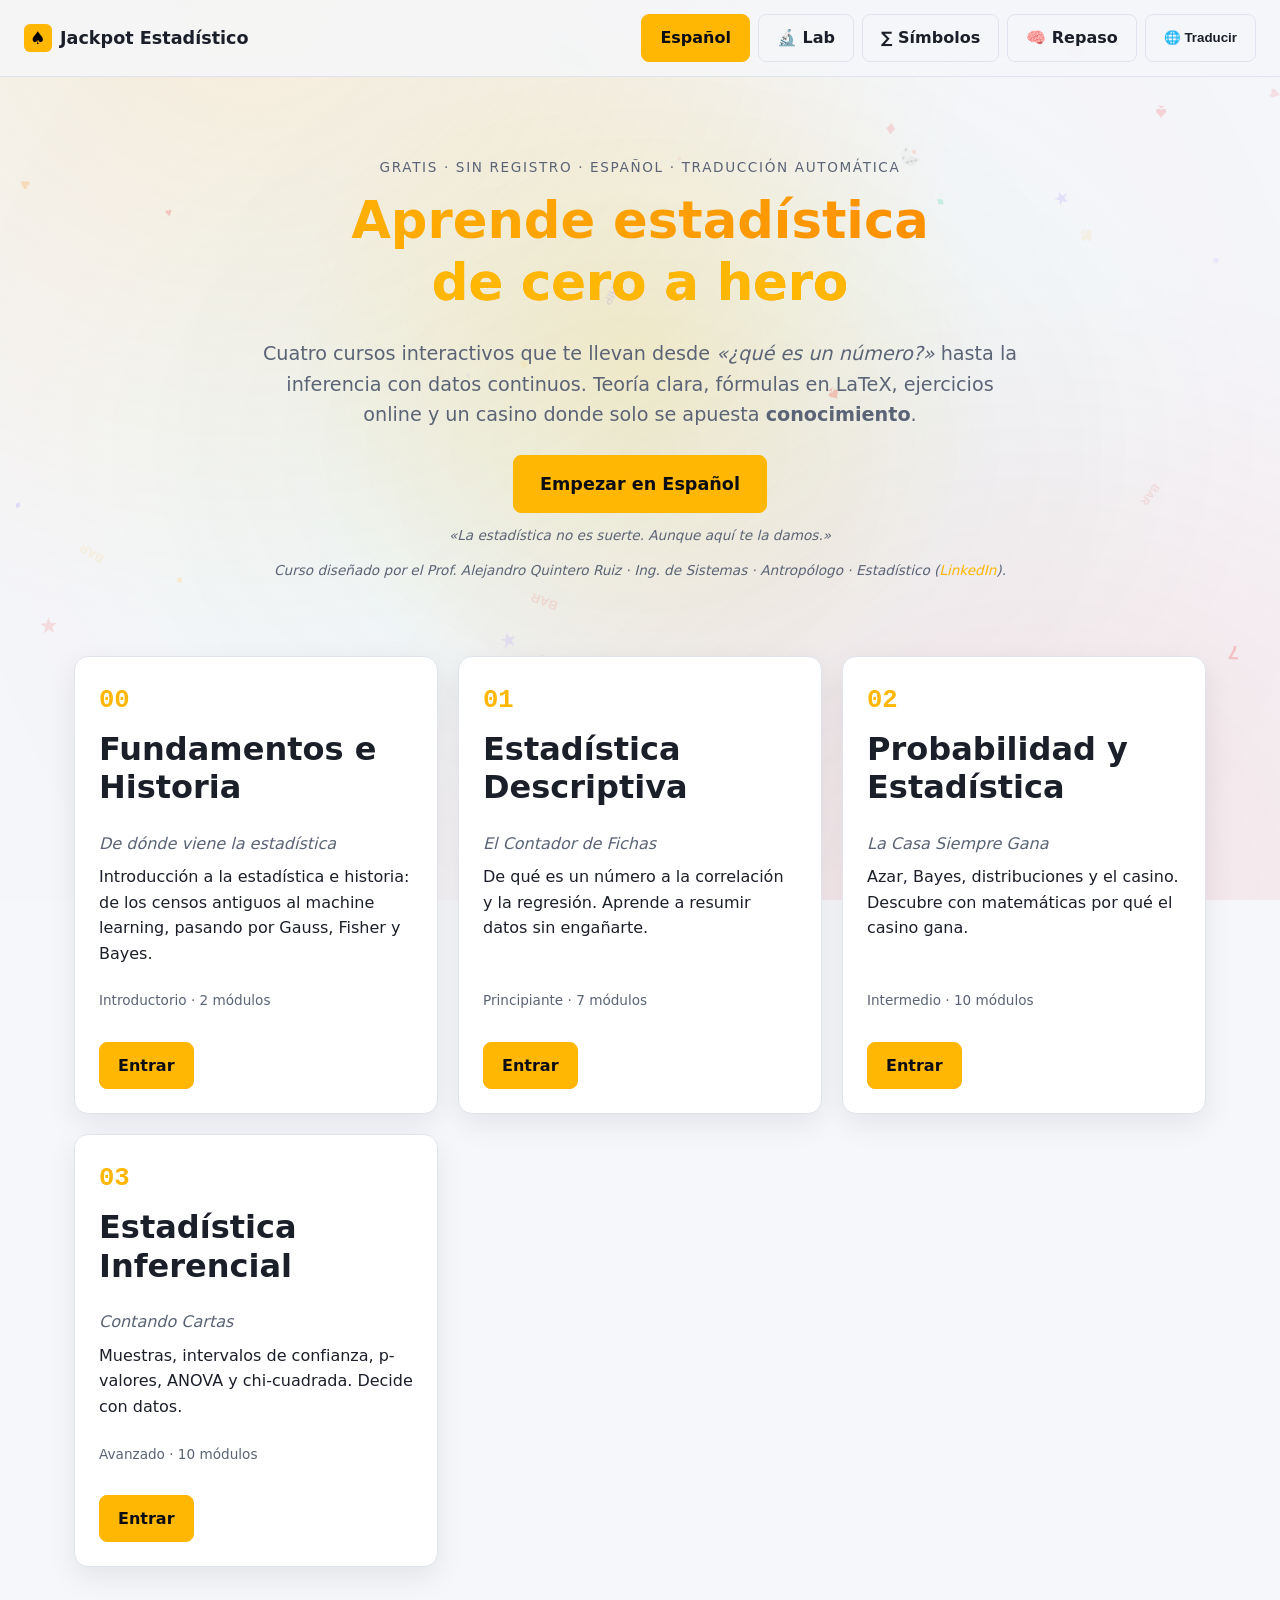
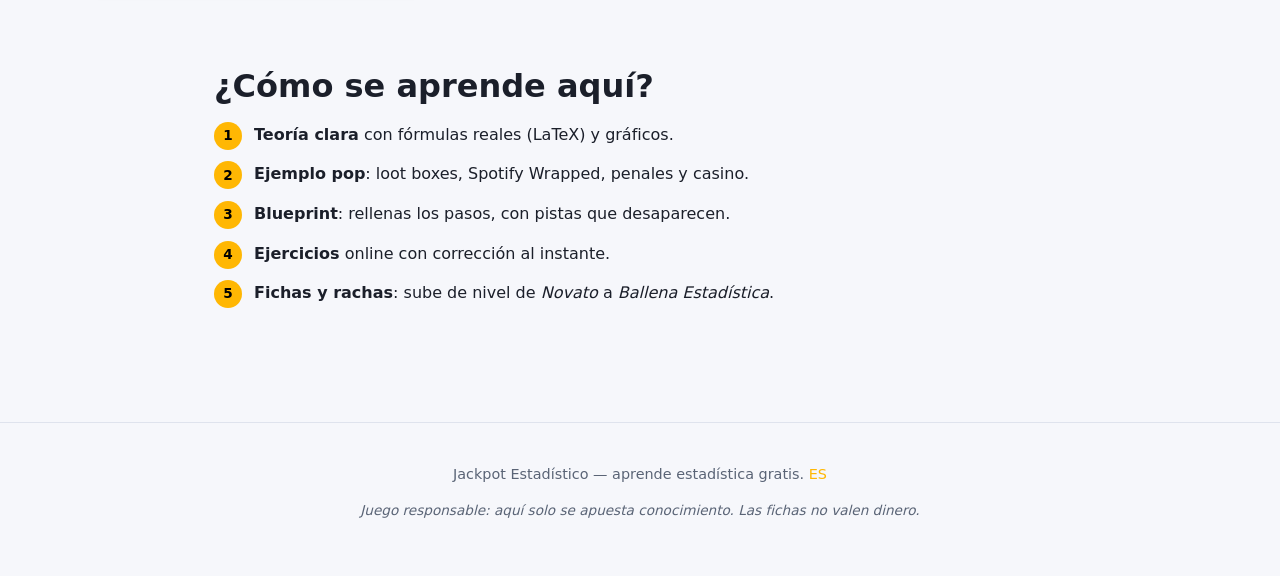
==== commit 0841c870: "contenido: corrige dos deep dives desalineados en A6 (Spearman y ajuste a ojo), quita relleno de A6," ====
--- a/index.html
+++ b/index.html
@@ -18,6 +18,7 @@
 </head>
 <body class="landing">
 <header class="site-nav">
+  <a class="skip-link" href="#main">Saltar al contenido</a>
   <a class="brand" href="./"><span class="brand-chip">♠</span> Jackpot Estadístico</a>
   <nav class="lang-switch">
     <a href="./es/" class="btn btn-primary">Español</a>
@@ -29,7 +30,7 @@
   </nav>
 </header>
 
-<main>
+<main id="main">
   <section class="hero">
     <p class="kicker">Gratis · Sin registro · Español · Traducción automática</p>
     <h1>Aprende estadística<br><span class="accent">de cero a hero</span></h1>
--- a/assets/css/main.css
+++ b/assets/css/main.css
@@ -94,3 +94,18 @@
 .hidden{display:none !important}
 .sr-only{position:absolute;width:1px;height:1px;padding:0;margin:-1px;overflow:hidden;clip:rect(0,0,0,0);border:0}
 @media (prefers-reduced-motion: reduce){*{animation:none !important;transition:none !important}}
+
+/* Accesibilidad: enlace de salto */
+.skip-link{position:absolute;left:-9999px;top:0;background:var(--accent,#ffb703);color:#111;padding:8px 14px;border-radius:0 0 8px 0;z-index:10000}
+.skip-link:focus{left:0}
+
+/* Logros (fase 7, M2) */
+.badge-grid{display:grid;grid-template-columns:repeat(auto-fill,minmax(240px,1fr));gap:12px;margin-top:10px}
+.badge-card{display:flex;gap:10px;align-items:flex-start;padding:10px 12px;border:1px solid var(--line);border-radius:12px;background:var(--panel)}
+.badge-card.off{opacity:.55}
+.badge-seal{width:34px;height:34px;flex:0 0 34px;border-radius:50%;display:grid;place-items:center;background:var(--panel-2);border:1px solid var(--line);font-size:1rem}
+.badge-card.on .badge-seal{background:var(--accent);color:#111;border-color:var(--accent)}
+.badge-card p{margin:2px 0 0;font-size:.78rem;line-height:1.3}
+.badge-toast{position:fixed;right:16px;bottom:16px;z-index:10001;max-width:320px;padding:12px 14px;border-radius:12px;background:var(--panel);border:1px solid var(--accent);box-shadow:0 8px 24px rgba(0,0,0,.35);display:flex;flex-direction:column;gap:4px}
+.badge-toast strong{color:var(--accent)}
+.badge-toast span{font-size:.78rem;color:var(--text)}
